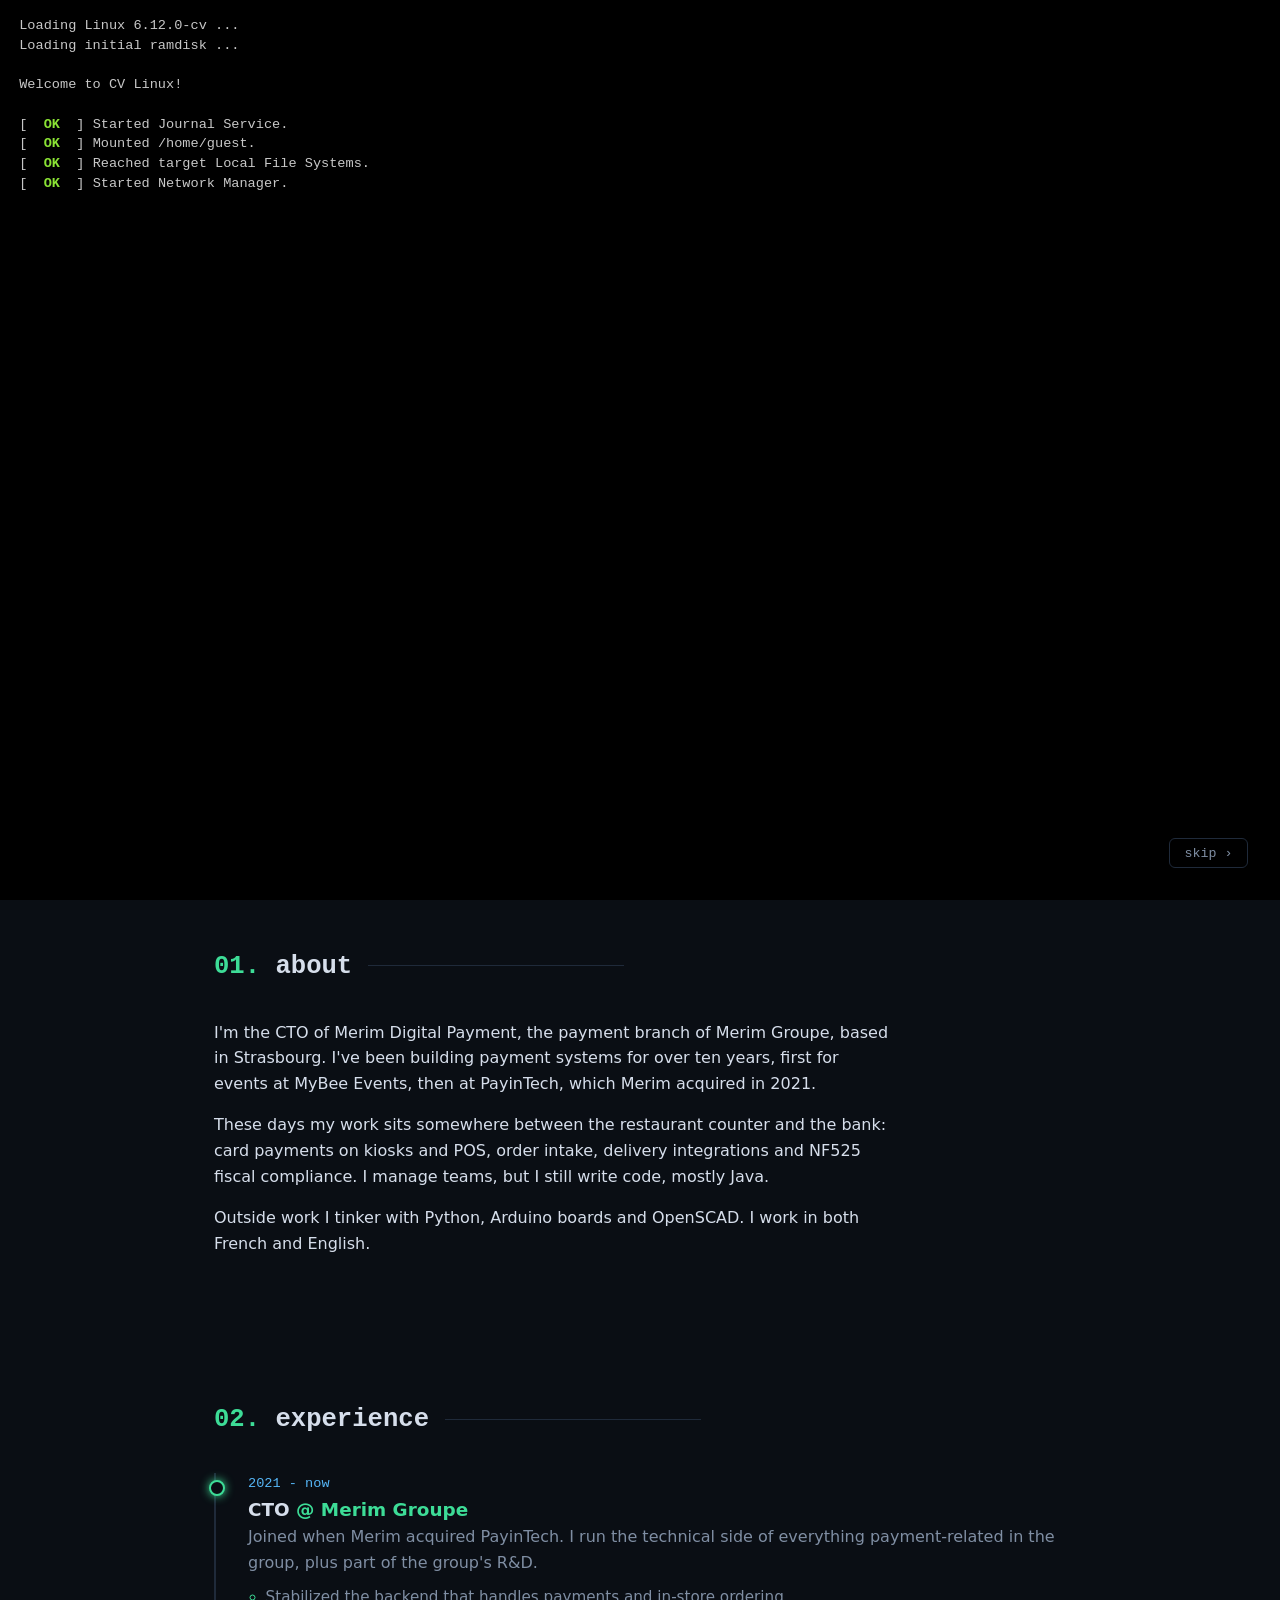
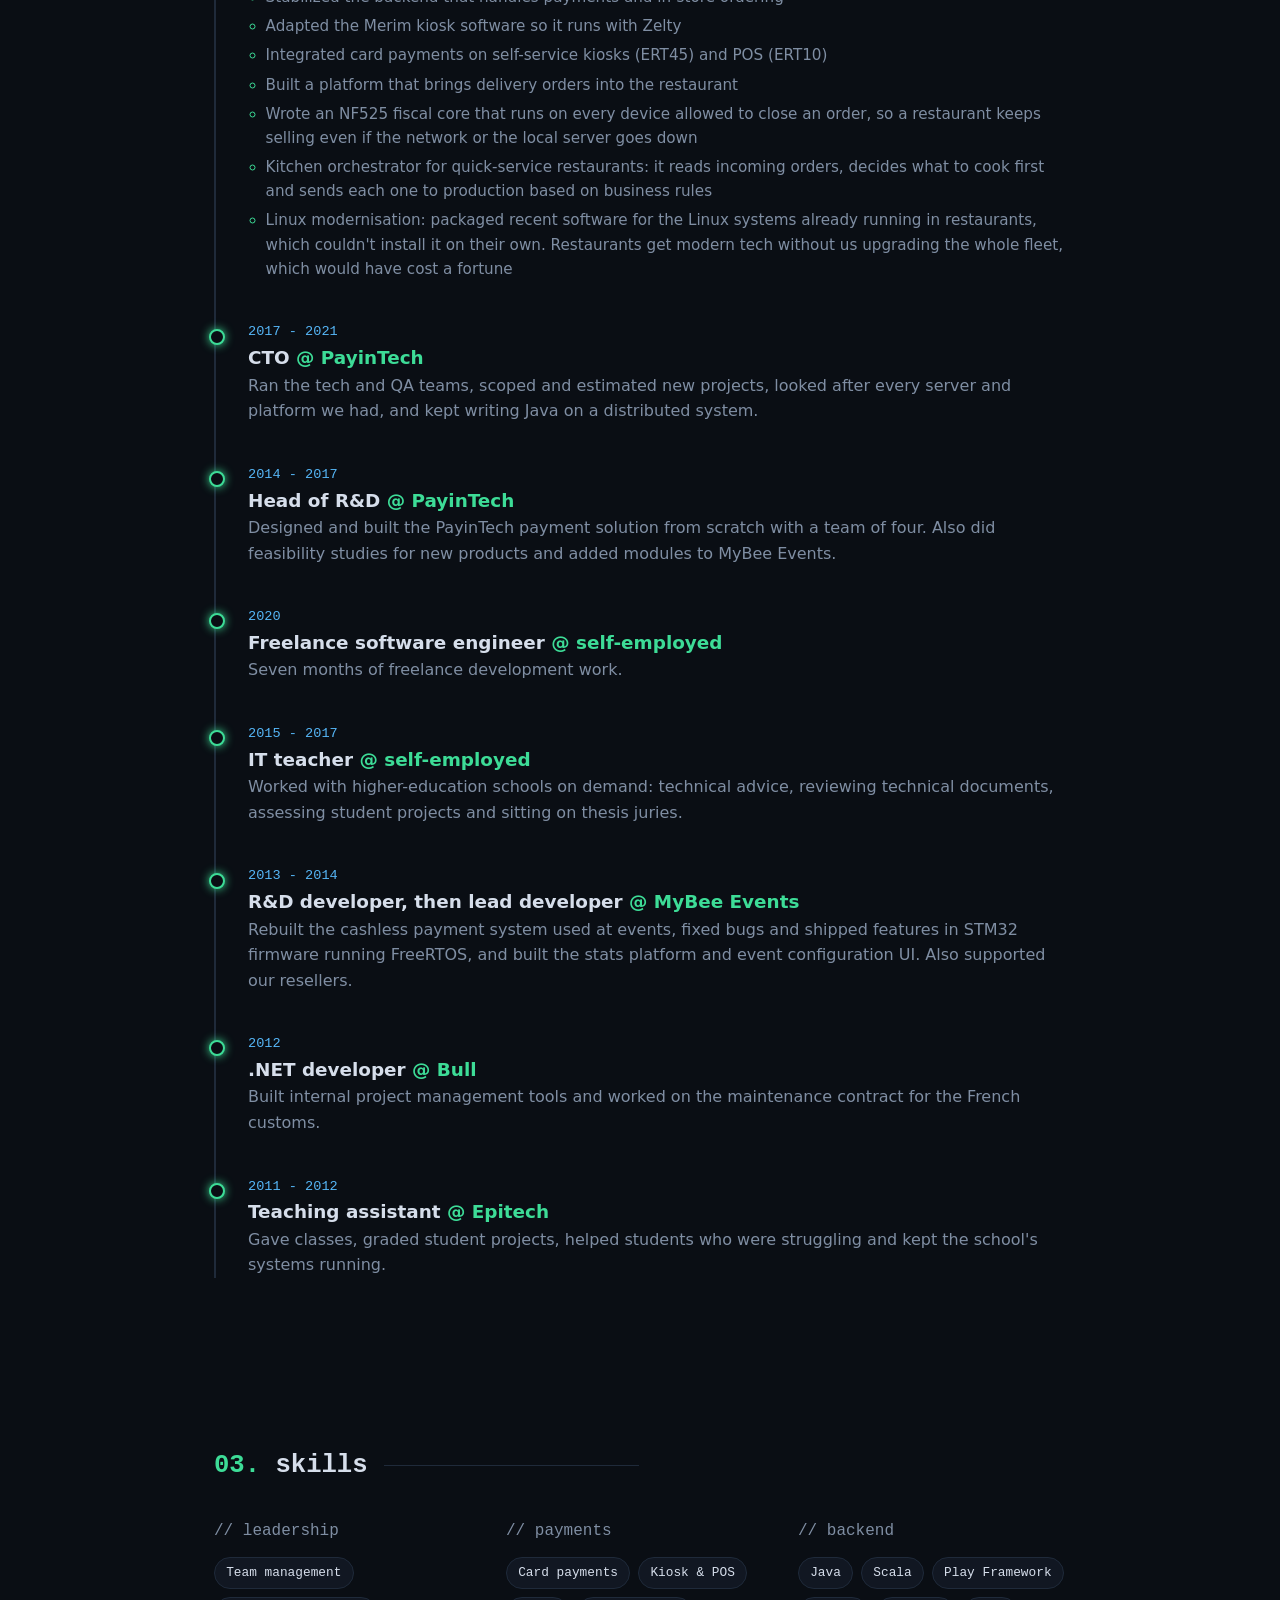
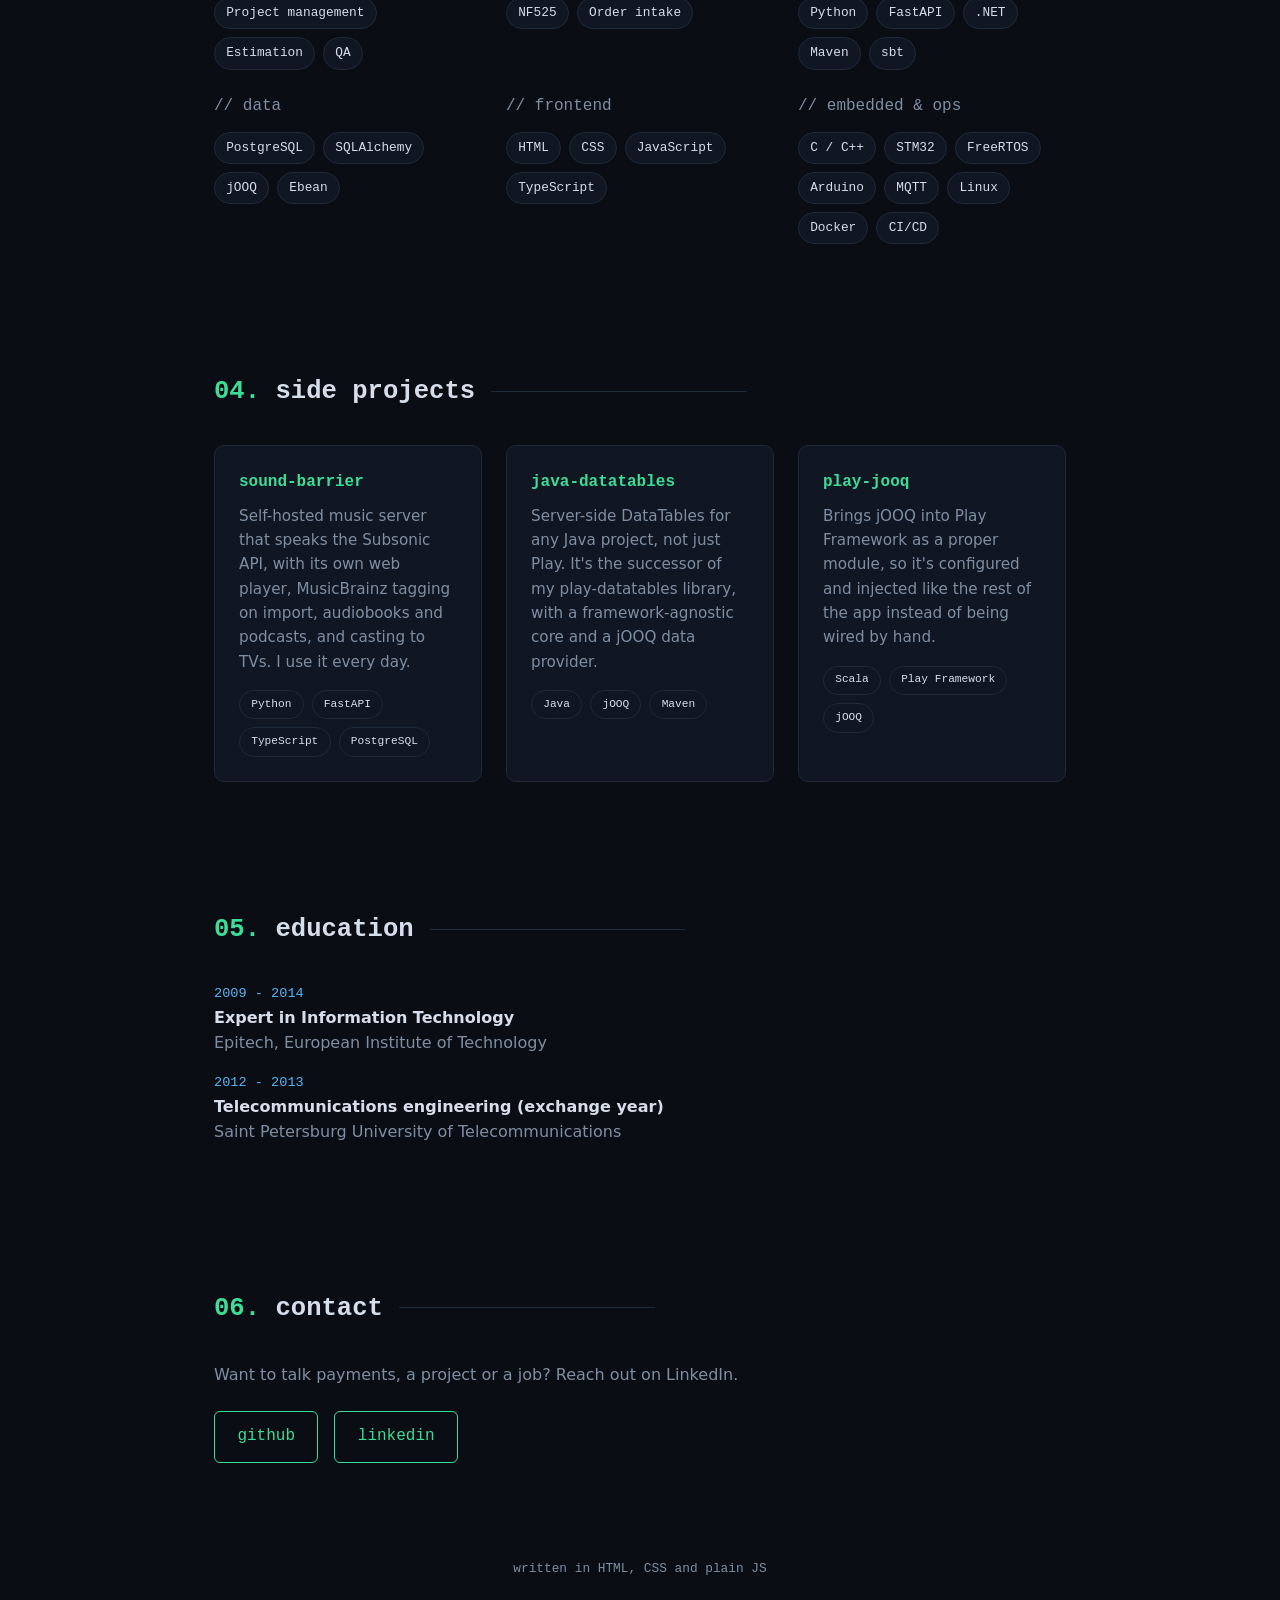
==== index.html @ 1977a507 "Initial version Signed-off-by: Pierre Adam <p.adam@merim-groupe.com>" ====
<!DOCTYPE html>
<html lang="en">
<head>
  <meta charset="UTF-8" />
  <meta name="viewport" content="width=device-width, initial-scale=1.0" />
  <title>Pierre Adam</title>
  <meta name="description" content="Pierre Adam, CTO and payment systems engineer based in Strasbourg." />
  <link rel="stylesheet" href="style.css" />
</head>
<body>
  <!-- Terminal intro -->
  <div id="intro" aria-hidden="true">
    <pre id="boot"></pre>
    <div class="term off">
      <div class="term-bar"><em>guest@pierreadam: ~</em><div class="win-btns"><button class="win-min" aria-label="Minimize"><svg viewBox="0 0 10 10"><path d="M2 5h6"/></svg></button><button class="win-max" aria-label="Maximize"><svg viewBox="0 0 10 10"><rect x="2" y="2" width="6" height="6"/></svg></button><button class="win-close" aria-label="Close"><svg viewBox="0 0 10 10"><path d="M2.5 2.5l5 5M7.5 2.5l-5 5"/></svg></button></div></div>
      <pre id="intro-text"></pre>
    </div>
    <button id="skip" data-i18n="skip"></button>
  </div>

  <canvas id="bg"></canvas>

  <header class="nav">
    <a href="#top" class="logo">&gt;_ <span id="logo-name"></span></a>
    <nav>
      <a href="#about" data-i18n="nav.about"></a>
      <a href="#experience" data-i18n="nav.experience"></a>
      <a href="#skills" data-i18n="nav.skills"></a>
      <a href="#projects" data-i18n="nav.projects"></a>
      <a href="#contact" data-i18n="nav.contact"></a>
    </nav>
    <div class="lang-switch" role="group" aria-label="Language">
      <button data-lang="en">EN</button><span>/</span><button data-lang="fr">FR</button>
    </div>
  </header>

  <main id="top">
    <section class="hero">
      <p class="mono accent">$ whoami</p>
      <h1 id="name"></h1>
      <h2 class="typed mono"><span id="role"></span><span class="caret">█</span></h2>
      <p id="pitch" class="muted"></p>
      <div class="cta">
        <a href="#projects" class="btn" data-i18n="viewProjects"></a>
        <a id="pdf" href="#" class="btn ghost" data-i18n="download"></a>
      </div>
      <p class="hint mono muted" data-i18n-html="hint"></p>
    </section>

    <section id="about" class="reveal">
      <h3><span class="accent">01.</span> <span data-i18n="sections.about"></span></h3>
      <div id="about-text" class="about"></div>
    </section>

    <section id="experience" class="reveal">
      <h3><span class="accent">02.</span> <span data-i18n="sections.experience"></span></h3>
      <ol id="timeline" class="timeline"></ol>
    </section>

    <section id="skills" class="reveal">
      <h3><span class="accent">03.</span> <span data-i18n="sections.skills"></span></h3>
      <div id="skills-grid" class="skills"></div>
    </section>

    <section id="projects" class="reveal">
      <h3><span class="accent">04.</span> <span data-i18n="sections.projects"></span></h3>
      <div id="projects-grid" class="cards"></div>
    </section>

    <section id="education" class="reveal">
      <h3><span class="accent">05.</span> <span data-i18n="sections.education"></span></h3>
      <ul id="edu" class="edu"></ul>
    </section>

    <section id="contact" class="reveal">
      <h3><span class="accent">06.</span> <span data-i18n="sections.contact"></span></h3>
      <p class="muted" data-i18n="contactText"></p>
      <div id="links" class="cta"></div>
    </section>
  </main>

  <footer class="mono muted" data-i18n="footer"></footer>

  <!-- Easter-egg terminal -->
  <div id="console" class="term hidden">
    <div class="term-bar"><em>guest@pierreadam: ~</em><div class="win-btns"><button class="win-min" aria-label="Minimize"><svg viewBox="0 0 10 10"><path d="M2 5h6"/></svg></button><button class="win-max" aria-label="Maximize"><svg viewBox="0 0 10 10"><rect x="2" y="2" width="6" height="6"/></svg></button><button class="win-close" aria-label="Close"><svg viewBox="0 0 10 10"><path d="M2.5 2.5l5 5M7.5 2.5l-5 5"/></svg></button></div></div>
    <div id="console-out"></div>
    <div class="console-line"><span class="prompt"><b>guest@pierreadam</b>:<i>~</i>$</span><input id="console-in" autocomplete="off" spellcheck="false" /></div>
  </div>

  <script src="data.js"></script>
  <script src="main.js"></script>
</body>
</html>
---- style.css ----
:root {
  --bg: #0a0e14;
  --bg2: #111722;
  --fg: #d6deeb;
  --muted: #7f8ea3;
  --accent: #3ddc97;
  --accent2: #56b6f7;
  --border: #1f2a3a;
  --mono: "JetBrains Mono", "Fira Code", Consolas, monospace;
  --sans: "Inter", "Segoe UI", system-ui, sans-serif;
}

* { box-sizing: border-box; margin: 0; padding: 0; }
html { scroll-behavior: smooth; }
body { background: var(--bg); color: var(--fg); font-family: var(--sans); line-height: 1.6; overflow-x: hidden; }
a { color: inherit; text-decoration: none; }
.mono { font-family: var(--mono); }
.accent { color: var(--accent); }
.muted { color: var(--muted); }

#bg { position: fixed; inset: 0; z-index: -1; opacity: .5; }

/* nav */
.nav { position: sticky; top: 0; z-index: 10; display: flex; justify-content: space-between; align-items: center;
  padding: 1rem 2rem; backdrop-filter: blur(10px); background: rgba(10,14,20,.7); border-bottom: 1px solid var(--border); font-family: var(--mono); }
.logo { color: var(--accent); font-weight: bold; }
.nav nav a { margin-left: 1.5rem; color: var(--muted); font-size: .9rem; transition: color .2s; }
.nav nav a:hover { color: var(--accent); }

.lang-switch { display: flex; align-items: center; gap: .3rem; color: var(--border); font-size: .85rem; }
.lang-switch button { background: none; border: none; cursor: pointer; font-family: var(--mono); color: var(--muted); padding: .2rem .3rem; }
.lang-switch button:hover { color: var(--fg); }
.lang-switch button.active { color: var(--accent); }
.nav nav { margin-left: auto; margin-right: 1.5rem; }

.about p { margin-bottom: 1rem; max-width: 680px; }
.points { margin: .6rem 0 0 1.1rem; color: var(--muted); font-size: .95rem; }
.points li { margin-bottom: .3rem; }
.points li::marker { color: var(--accent); }

/* layout */
main { max-width: 900px; margin: 0 auto; padding: 0 1.5rem; }
section { padding: 6rem 0 2rem; }
h3 { font-family: var(--mono); font-size: 1.6rem; margin-bottom: 2rem; }
h3::after { content: ""; display: inline-block; width: 30%; height: 1px; background: var(--border); margin-left: 1rem; vertical-align: middle; }

/* hero */
.hero { min-height: 88vh; display: flex; flex-direction: column; justify-content: center; }
.hero h1 { font-size: clamp(2.5rem, 7vw, 4.5rem); line-height: 1.1; margin: .5rem 0; }
.typed { font-size: clamp(1.2rem, 3vw, 1.8rem); color: var(--accent2); min-height: 2.4rem; }
.caret { animation: blink 1s steps(1) infinite; color: var(--accent); margin-left: 2px; }
@keyframes blink { 50% { opacity: 0; } }
#pitch { max-width: 560px; margin: 1rem 0 2rem; font-size: 1.1rem; }
.hint { margin-top: 2.5rem; font-size: .85rem; }
kbd { border: 1px solid var(--border); border-radius: 4px; padding: 0 .4rem; color: var(--accent); }

.cta { display: flex; gap: 1rem; flex-wrap: wrap; }
#links { margin-top: 1.5rem; }
.btn { font-family: var(--mono); padding: .75rem 1.4rem; border: 1px solid var(--accent); border-radius: 6px; color: var(--bg); background: var(--accent); transition: transform .2s, box-shadow .2s; }
.btn:hover { transform: translateY(-2px); box-shadow: 0 6px 24px rgba(61,220,151,.3); }
.btn.ghost { background: transparent; color: var(--accent); }

/* timeline */
.timeline { list-style: none; border-left: 2px solid var(--border); padding-left: 2rem; }
.timeline > li { position: relative; margin-bottom: 2.5rem; }
.timeline > li::before { content: ""; position: absolute; left: -2.45rem; top: .45rem; width: 12px; height: 12px; border-radius: 50%; background: var(--bg); border: 2px solid var(--accent); box-shadow: 0 0 10px var(--accent); }
.period { font-family: var(--mono); font-size: .85rem; color: var(--accent2); }
.timeline h4 { font-size: 1.15rem; }
.timeline h4 span { color: var(--accent); }

/* skills */
.skills { display: grid; grid-template-columns: repeat(auto-fit, minmax(220px, 1fr)); gap: 1.5rem; }
.skill-group h4 { font-family: var(--mono); color: var(--muted); font-weight: normal; margin-bottom: .8rem; }
.chips { display: flex; flex-wrap: wrap; gap: .5rem; }
.chip { font-family: var(--mono); font-size: .8rem; padding: .3rem .7rem; border: 1px solid var(--border); border-radius: 999px; background: var(--bg2); transition: border-color .2s, color .2s; }
.chip:hover { border-color: var(--accent); color: var(--accent); }

/* cards */
.cards { display: grid; grid-template-columns: repeat(auto-fit, minmax(250px, 1fr)); gap: 1.5rem; }
.card { background: var(--bg2); border: 1px solid var(--border); border-radius: 10px; padding: 1.5rem; transition: transform .3s, border-color .3s; transform-style: preserve-3d; }
.card:hover { border-color: var(--accent); }
.card h4 { font-family: var(--mono); color: var(--accent); margin-bottom: .5rem; }
.card p { color: var(--muted); font-size: .95rem; margin-bottom: 1rem; }
.card .chips .chip { font-size: .7rem; }

.edu { list-style: none; }
.edu li { margin-bottom: 1rem; }

footer { text-align: center; padding: 4rem 1rem 2rem; font-size: .8rem; }

/* scroll reveal */
.reveal { opacity: 0; transform: translateY(40px); transition: opacity .8s ease, transform .8s ease; }
.reveal.visible { opacity: 1; transform: none; }

/* terminals */
.term { background: #1e1e1e; border: 1px solid #000; border-radius: 8px 8px 4px 4px; box-shadow: 0 20px 60px rgba(0,0,0,.6); font-family: var(--mono); overflow: hidden; }
/* GNOME / Ubuntu style title bar: centered title, controls on the right */
.term-bar { position: relative; display: flex; align-items: center; justify-content: flex-end; height: 2.3rem; padding: 0 .5rem; background: #2b2b2b; border-bottom: 1px solid #111; }
.term-bar em { position: absolute; left: 0; right: 0; text-align: center; pointer-events: none; font-style: normal; font-weight: bold; font-family: var(--sans); font-size: .8rem; color: #ddd; }
.win-btns { position: relative; display: flex; gap: .55rem; }
.win-btns button { width: 1.25rem; height: 1.25rem; border: none; border-radius: 50%; background: #3d3d3d; cursor: pointer; display: grid; place-items: center; padding: 0; }
.win-btns button:hover { background: #4d4d4d; }
.win-btns .win-close { background: #e95420; }
.win-btns .win-close:hover { background: #f26b3a; }
.win-btns svg { width: .6rem; height: .6rem; fill: none; stroke: #fff; stroke-width: 1.4; }
.prompt b { color: #8ae234; }
.neofetch > div { white-space: normal; }
.neofetch { display: flex; gap: 1.5rem; align-items: flex-start; margin: .3rem 0; }
.neo-logo { margin: 0; color: #e9b96e; }
.neo-color { display: inline-block; width: 1.6rem; height: 1rem; }
.neo-key { color: #8ae234; }
.t-ok { color: #8ae234; font-weight: bold; }
.t-warn { color: #fcaf3e; font-weight: bold; }
.matrix { position: absolute; top: 2.3rem; left: 0; right: 0; bottom: 0; margin: 0; padding: .4rem; background: #000; color: #3ddc97; font-size: .85rem; line-height: 15px; overflow: hidden; text-shadow: 0 0 6px rgba(61,220,151,.6); }
#console-in:disabled { opacity: .4; }
.prompt i { color: #729fcf; font-style: normal; }

#intro { position: fixed; inset: 0; z-index: 100; background: var(--bg); display: flex; align-items: center; justify-content: center; transition: opacity .6s; }
#intro.done { opacity: 0; pointer-events: none; }
#intro .term { width: min(680px, 92vw); animation: term-open .25s ease-out; }
#intro .term.off { display: none; }
@keyframes term-open { from { transform: scale(.94); opacity: 0; } }
#boot { position: absolute; inset: 0; margin: 0; padding: 1rem 1.2rem; background: #000; color: #c7c7c7; font-family: var(--mono); font-size: .85rem; line-height: 1.45; overflow: hidden; }
#boot .ok { color: #8ae234; font-weight: bold; }
#intro-text { padding: 1.2rem; min-height: 260px; color: var(--fg); white-space: pre-wrap; font-size: .9rem; }
#skip { position: absolute; bottom: 2rem; right: 2rem; background: none; border: 1px solid var(--border); color: var(--muted); font-family: var(--mono); padding: .4rem .9rem; border-radius: 6px; cursor: pointer; }
#skip:hover { color: var(--accent); border-color: var(--accent); }

#console { position: fixed; bottom: 1.5rem; right: 1.5rem; width: min(520px, 92vw); height: 320px; z-index: 50; display: flex; flex-direction: column; transition: transform .3s, opacity .3s; }
#console.maximized { top: 5rem; left: 1.5rem; width: auto; height: auto; }
#intro .term.maximized { width: 96vw; }
#intro .term.maximized #intro-text { min-height: 80vh; }
#console.hidden { transform: translateY(30px); opacity: 0; pointer-events: none; }
#console-out { flex: 1; overflow-y: auto; padding: .8rem; font-size: .85rem; white-space: pre-wrap; }
.console-line { display: flex; gap: .5rem; padding: 0 .8rem .8rem; font-size: .85rem; }
#console-in { flex: 1; background: none; border: none; outline: none; color: var(--fg); font-family: var(--mono); font-size: .85rem; }

@media (max-width: 640px) {
  .nav nav { display: none; }
  section { padding-top: 4rem; }
}

@media (prefers-reduced-motion: reduce) {
  *, *::before, *::after { animation: none !important; transition: none !important; }
  .reveal { opacity: 1; transform: none; }
}
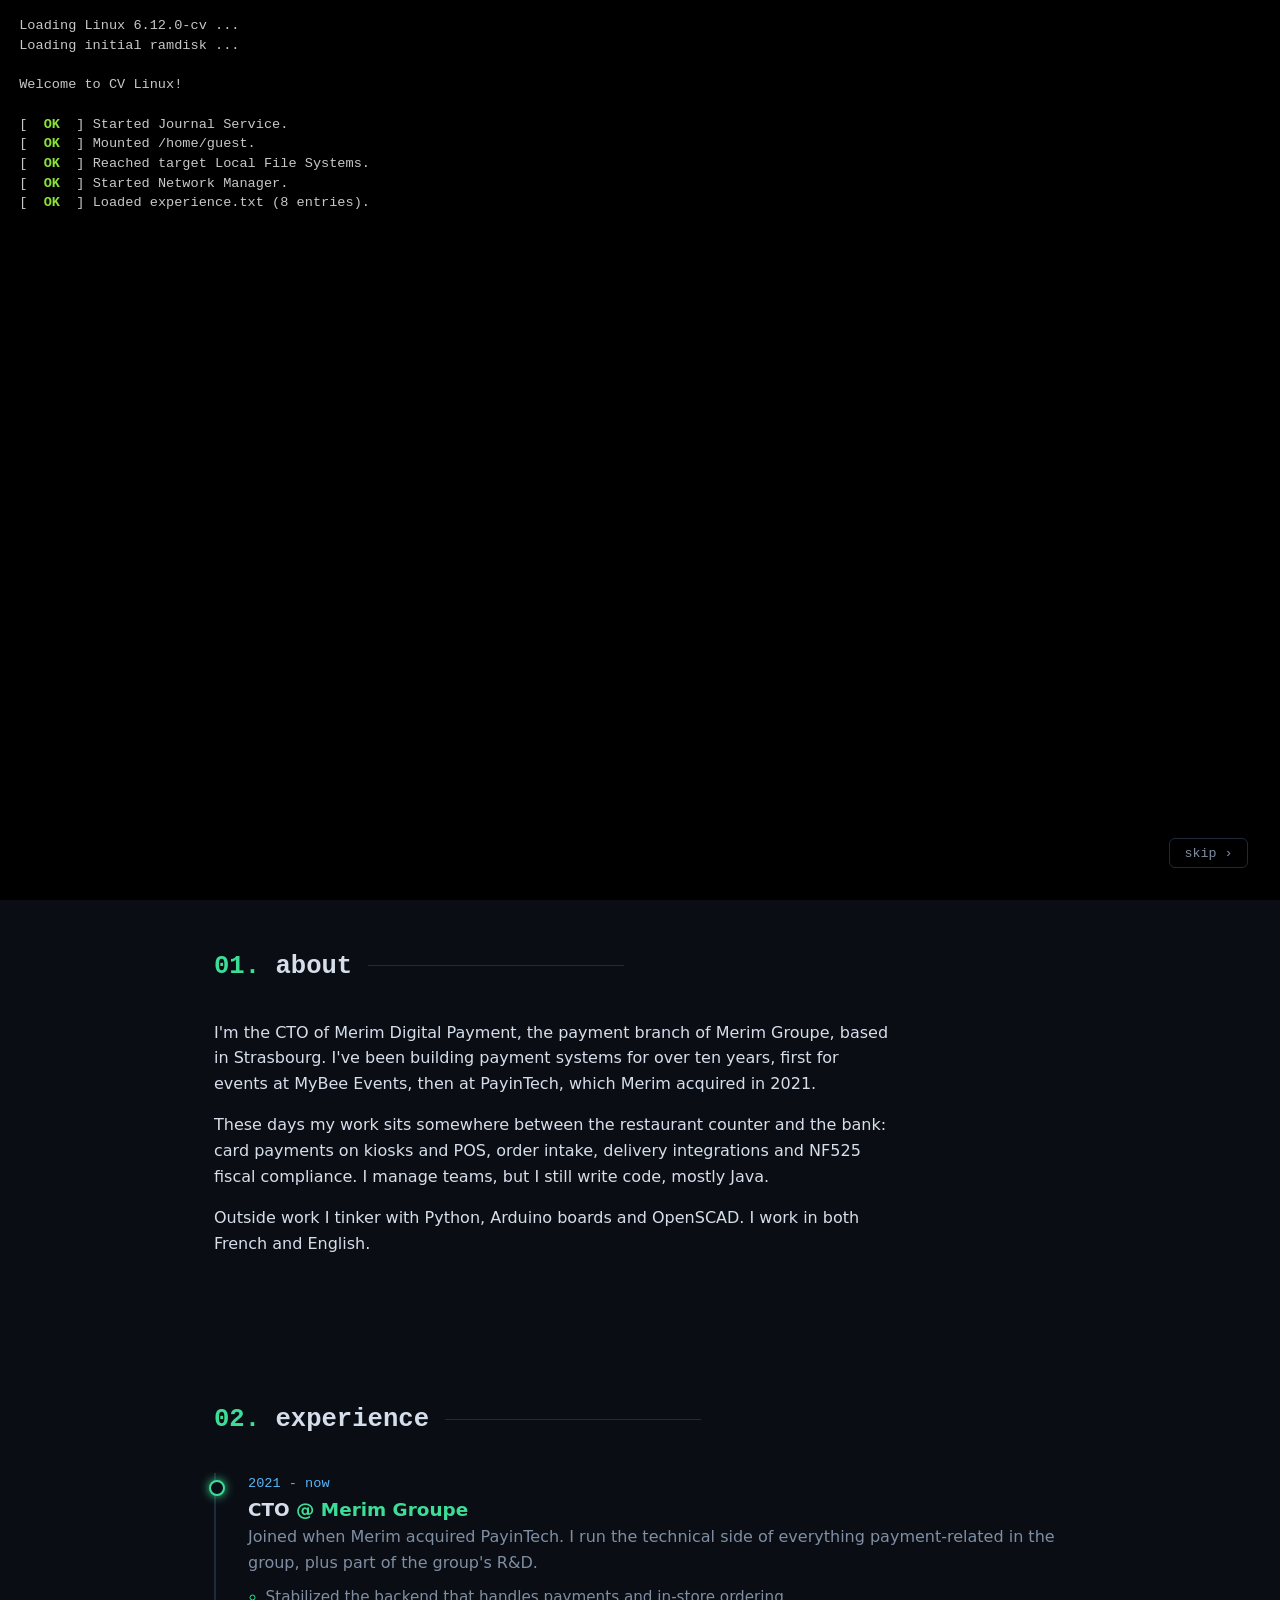
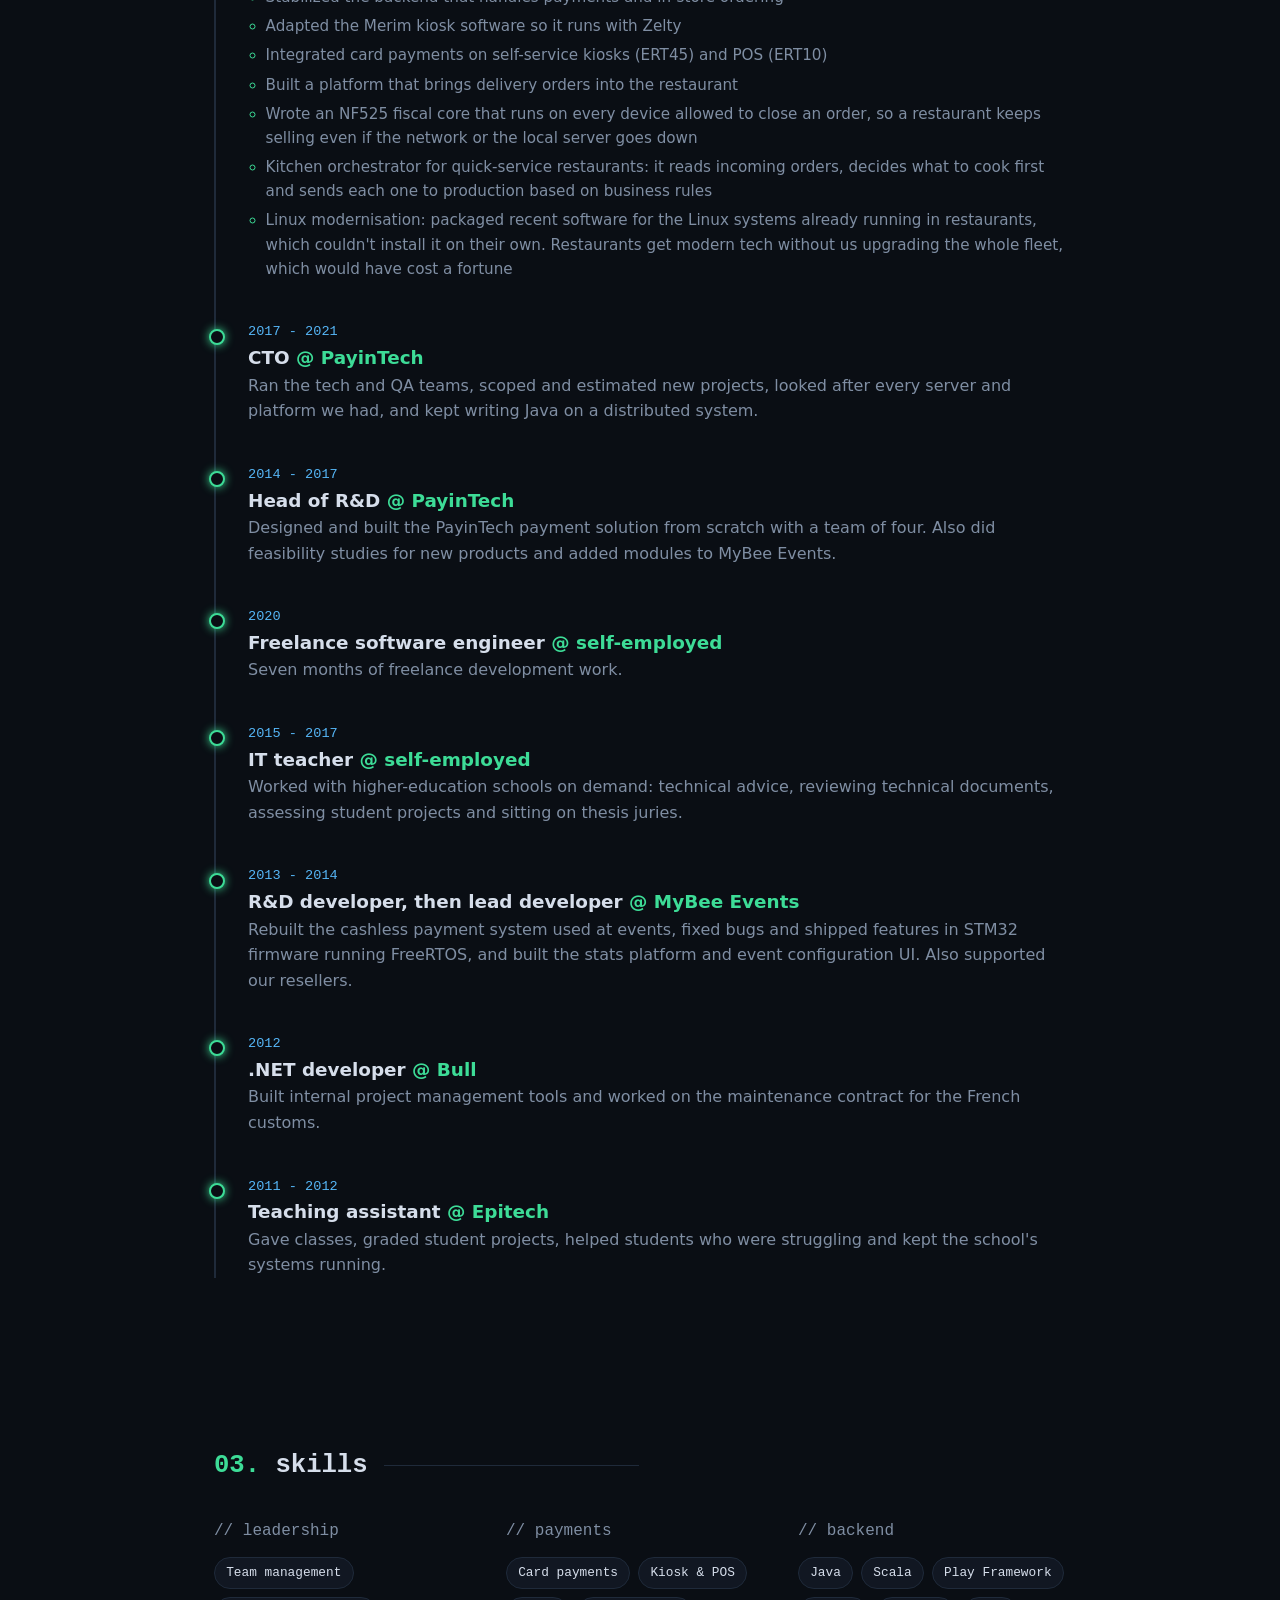
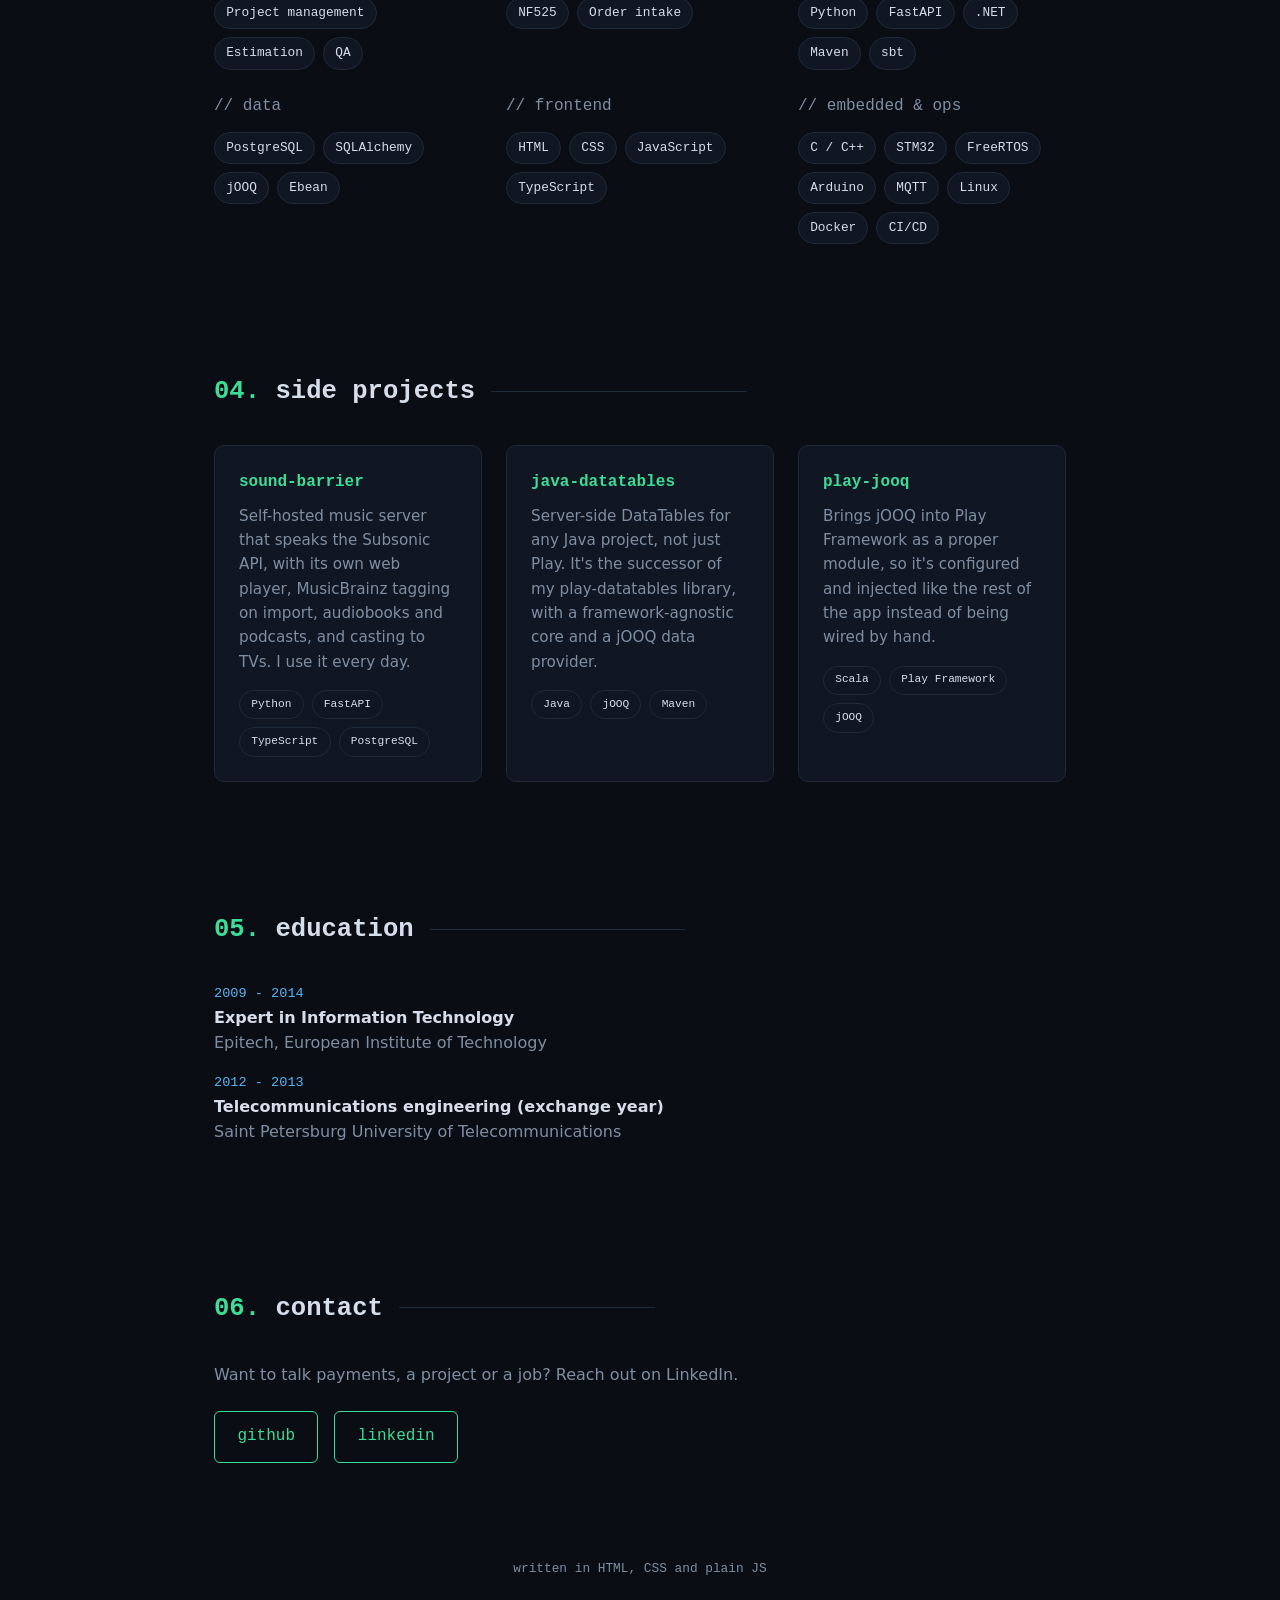
==== commit ea6a78aa: "Add themes Signed-off-by: Pierre Adam <p.adam@merim-groupe.com>" ====
--- a/index.html
+++ b/index.html
@@ -3,8 +3,29 @@
 <head>
   <meta charset="UTF-8" />
   <meta name="viewport" content="width=device-width, initial-scale=1.0" />
-  <title>Pierre Adam</title>
-  <meta name="description" content="Pierre Adam, CTO and payment systems engineer based in Strasbourg." />
+  <title>Pierre Adam | CTO, payment systems</title>
+  <meta name="description" content="Pierre Adam, CTO based in Strasbourg. I build payment and ordering systems that keep working when the network doesn't." />
+  <link rel="canonical" href="https://www.pierre-adam.fr/" />
+  <meta name="theme-color" content="#0a0e14" />
+
+  <!-- Link previews (LinkedIn, Slack, WhatsApp, X...) -->
+  <meta property="og:type" content="profile" />
+  <meta property="og:site_name" content="Pierre Adam" />
+  <meta property="og:title" content="Pierre Adam | CTO, payment systems" />
+  <meta property="og:description" content="I build payment and ordering systems that keep working when the network doesn't." />
+  <meta property="og:url" content="https://www.pierre-adam.fr/" />
+  <meta property="og:image" content="https://www.pierre-adam.fr/og-image.png" />
+  <meta property="og:image:width" content="1200" />
+  <meta property="og:image:height" content="630" />
+  <meta property="og:image:alt" content="Pierre Adam, CTO and payment systems engineer" />
+  <meta property="og:locale" content="en_US" />
+  <meta property="og:locale:alternate" content="fr_FR" />
+  <meta property="profile:first_name" content="Pierre" />
+  <meta property="profile:last_name" content="Adam" />
+  <meta name="twitter:card" content="summary_large_image" />
+
+  <link rel="icon" href="favicon.svg" type="image/svg+xml" />
+  <link rel="apple-touch-icon" href="favicon-180.png" />
   <link rel="stylesheet" href="style.css" />
 </head>
 <body>
@@ -20,9 +41,36 @@
 
   <canvas id="bg"></canvas>
 
+  <!-- Konami CRT mode: pixelate the page and make the picture jitter now and then -->
+  <svg class="crt-defs" aria-hidden="true" width="0" height="0">
+    <filter id="crt" x="0" y="0" width="100%" height="100%" color-interpolation-filters="sRGB">
+      <feFlood x="0" y="0" width="1" height="1" />
+      <feComposite width="2" height="2" />
+      <feTile result="grid" />
+      <feComposite in="SourceGraphic" in2="grid" operator="in" />
+      <feMorphology operator="dilate" radius="1" />
+      <feOffset dx="0" dy="0">
+        <animate attributeName="dx" dur="3.7s" repeatCount="indefinite" calcMode="discrete"
+          values="0;0;0;0;0;0;0;0;0;0;0;0;0;0;0;0;0;0;0;0;0;0;0;0;0;0;0;0;0;0;0;0;0;0;0;0;0;1;-2;2;-1;0;0;0;0;0;0;0;0;0;0;0;0;0;1;0" />
+        <animate attributeName="dy" dur="3.7s" repeatCount="indefinite" calcMode="discrete"
+          values="0;0;0;0;0;0;0;0;0;0;0;0;0;0;0;0;0;0;0;0;0;0;0;0;0;0;0;0;0;0;0;0;0;0;0;0;0;-1;1;0;2;0;0;0;0;0;0;0;0;0;0;0;0;0;0;0" />
+      </feOffset>
+    </filter>
+    <!-- same jitter, no pixelation: for the console, so its small text stays readable -->
+    <filter id="crt-soft" x="0" y="0" width="100%" height="100%">
+      <feOffset dx="0" dy="0">
+        <animate attributeName="dx" dur="3.7s" repeatCount="indefinite" calcMode="discrete"
+          values="0;0;0;0;0;0;0;0;0;0;0;0;0;0;0;0;0;0;0;0;0;0;0;0;0;0;0;0;0;0;0;0;0;0;0;0;0;1;-2;2;-1;0;0;0;0;0;0;0;0;0;0;0;0;0;1;0" />
+        <animate attributeName="dy" dur="3.7s" repeatCount="indefinite" calcMode="discrete"
+          values="0;0;0;0;0;0;0;0;0;0;0;0;0;0;0;0;0;0;0;0;0;0;0;0;0;0;0;0;0;0;0;0;0;0;0;0;0;-1;1;0;2;0;0;0;0;0;0;0;0;0;0;0;0;0;0;0" />
+      </feOffset>
+    </filter>
+  </svg>
+
   <header class="nav">
     <a href="#top" class="logo">&gt;_ <span id="logo-name"></span></a>
-    <nav>
+    <button class="nav-toggle" aria-label="Menu" aria-expanded="false" aria-controls="menu"><span></span><span></span><span></span></button>
+    <nav id="menu">
       <a href="#about" data-i18n="nav.about"></a>
       <a href="#experience" data-i18n="nav.experience"></a>
       <a href="#skills" data-i18n="nav.skills"></a>
@@ -39,7 +87,9 @@
       <p class="mono accent">$ whoami</p>
       <h1 id="name"></h1>
       <h2 class="typed mono"><span id="role"></span><span class="caret">█</span></h2>
+      <p id="print-role" class="print-only"></p>
       <p id="pitch" class="muted"></p>
+      <p id="print-meta" class="print-only"></p>
       <div class="cta">
         <a href="#projects" class="btn" data-i18n="viewProjects"></a>
         <a id="pdf" href="#" class="btn ghost" data-i18n="download"></a>
@@ -89,6 +139,11 @@
   </div>
 
   <script src="data.js"></script>
+  <script src="games.js"></script>
   <script src="main.js"></script>
+  <!-- optional plug-ins: delete a line (and its file) to remove the feature -->
+  <script src="themes.js"></script>
+  <script src="modem.js"></script>
+  <script src="extras.js"></script>
 </body>
 </html>
--- a/style.css
+++ b/style.css
@@ -40,7 +40,7 @@
 
 /* layout */
 main { max-width: 900px; margin: 0 auto; padding: 0 1.5rem; }
-section { padding: 6rem 0 2rem; }
+section { padding: 6rem 0 2rem; scroll-margin-top: 3.5rem; }
 h3 { font-family: var(--mono); font-size: 1.6rem; margin-bottom: 2rem; }
 h3::after { content: ""; display: inline-block; width: 30%; height: 1px; background: var(--border); margin-left: 1rem; vertical-align: middle; }
 
@@ -113,6 +113,23 @@
 .t-warn { color: #fcaf3e; font-weight: bold; }
 .matrix { position: absolute; top: 2.3rem; left: 0; right: 0; bottom: 0; margin: 0; padding: .4rem; background: #000; color: #3ddc97; font-size: .85rem; line-height: 15px; overflow: hidden; text-shadow: 0 0 6px rgba(61,220,151,.6); }
 #console-in:disabled { opacity: .4; }
+
+/* GNOME-like terminal scrollbar: thin rounded thumb, no arrows, no track */
+#console-out::-webkit-scrollbar { width: 12px; }
+#console-out::-webkit-scrollbar-track { background: transparent; }
+#console-out::-webkit-scrollbar-thumb { background: #4a4a4a; border-radius: 6px; border: 3px solid #1e1e1e; }
+#console-out::-webkit-scrollbar-thumb:hover { background: #6b6b6b; }
+#console-out::-webkit-scrollbar-thumb:active { background: #8a8a8a; }
+#console-out::-webkit-scrollbar-button { display: none; }
+/* Firefox (Chrome ignores the rules above when these are set, so keep them separate) */
+@supports not selector(::-webkit-scrollbar) {
+  #console-out { scrollbar-width: thin; scrollbar-color: #555 transparent; }
+}
+.game { position: absolute; top: 2.3rem; left: 0; right: 0; bottom: 0; margin: 0; padding: 1rem 1.2rem; background: #1e1e1e; color: #9aa4b2; font-size: clamp(.7rem, 2.5vh, 1.15rem); line-height: 1.1em; overflow: hidden; }
+.game .g-title { color: #fff; letter-spacing: .3em; }
+.game .g-over { color: #f87171; }
+.game .g-pause { color: #fcaf3e; }
+.game .g-dot { color: #333; }
 .prompt i { color: #729fcf; font-style: normal; }
 
 #intro { position: fixed; inset: 0; z-index: 100; background: var(--bg); display: flex; align-items: center; justify-content: center; transition: opacity .6s; }
@@ -122,7 +139,7 @@
 @keyframes term-open { from { transform: scale(.94); opacity: 0; } }
 #boot { position: absolute; inset: 0; margin: 0; padding: 1rem 1.2rem; background: #000; color: #c7c7c7; font-family: var(--mono); font-size: .85rem; line-height: 1.45; overflow: hidden; }
 #boot .ok { color: #8ae234; font-weight: bold; }
-#intro-text { padding: 1.2rem; min-height: 260px; color: var(--fg); white-space: pre-wrap; font-size: .9rem; }
+#intro-text { padding: 1.2rem; min-height: 260px; max-height: 78vh; overflow: hidden; color: var(--fg); white-space: pre-wrap; font-size: .9rem; }
 #skip { position: absolute; bottom: 2rem; right: 2rem; background: none; border: 1px solid var(--border); color: var(--muted); font-family: var(--mono); padding: .4rem .9rem; border-radius: 6px; cursor: pointer; }
 #skip:hover { color: var(--accent); border-color: var(--accent); }
 
@@ -135,8 +152,85 @@
 .console-line { display: flex; gap: .5rem; padding: 0 .8rem .8rem; font-size: .85rem; }
 #console-in { flex: 1; background: none; border: none; outline: none; color: var(--fg); font-family: var(--mono); font-size: .85rem; }
 
+/* phone menu button (hidden on desktop) */
+.nav-toggle { display: none; background: none; border: 1px solid var(--border); border-radius: 6px; width: 2.4rem; height: 2.2rem; cursor: pointer; flex-direction: column; justify-content: center; align-items: center; gap: 4px; }
+.nav-toggle span { display: block; width: 1.1rem; height: 2px; background: var(--fg); transition: transform .2s, opacity .2s; }
+.nav.open .nav-toggle span:nth-child(1) { transform: translateY(6px) rotate(45deg); }
+.nav.open .nav-toggle span:nth-child(2) { opacity: 0; }
+.nav.open .nav-toggle span:nth-child(3) { transform: translateY(-6px) rotate(-45deg); }
+
+/* Konami code: retro green-phosphor CRT mode */
+.crt-defs { position: absolute; width: 0; height: 0; }
+/* pixelate + jitter (SVG filter), then green phosphor tint */
+/* the green phosphor look applies when no theme is active; themes/common.css handles CRT on top of a theme */
+html.crt:not([data-theme]) :is(.nav, main, footer, #bg, #console) { filter: url(#crt) grayscale(1) sepia(1) hue-rotate(65deg) saturate(3.5) brightness(1.05) contrast(1.15); }
+html.crt:not([data-theme]) body { text-shadow: 0 0 4px rgba(120,255,140,.55); }
+/* low resolution: bigger everything on desktop */
+@media (min-width: 900px) {
+  html.crt { zoom: 1.4; }
+  /* keep the background canvas at screen size (it is drawn in screen pixels) */
+  html.crt #bg { zoom: calc(1 / 1.4); }
+}
+/* the pixel filter keeps the brightest colour of each block, so dark text on a bright
+   background disappears: use bright-on-dark buttons instead, like an old terminal */
+html.crt:not([data-theme]) .btn { background: transparent; color: var(--accent); border-width: 2px; }
+/* console: a sharper monitor (no pixelation), darker glass and brighter glowing text */
+html.crt:not([data-theme]) #console { filter: url(#crt-soft) grayscale(1) sepia(1) hue-rotate(65deg) saturate(3) brightness(1.2) contrast(1.15); background: #050805; }
+html.crt:not([data-theme]) #console-out, html.crt:not([data-theme]) #console-in { color: #f2fff2; text-shadow: 0 0 2px rgba(150,255,160,.9), 0 0 8px rgba(120,255,140,.35); }
+html.crt:not([data-theme]) #console .term-bar { background: #0d140d; }
+/* pixel grid, scanlines and dark rounded corners */
+html.crt body::after {
+  content: ""; position: fixed; inset: 0; z-index: 300; pointer-events: none;
+  background:
+    radial-gradient(ellipse at center, transparent 55%, rgba(0,0,0,.7) 100%),
+    repeating-linear-gradient(to bottom, transparent 0 2px, rgba(0,0,0,.35) 2px 3px),
+    repeating-linear-gradient(to right, transparent 0 2px, rgba(0,0,0,.18) 2px 3px);
+  box-shadow: inset 0 0 120px rgba(0,0,0,.8);
+  border-radius: 18px / 24px;
+  animation: crt-flicker .1s infinite alternate;
+}
+/* black bezel filling the corners outside the rounded tube (the spread shadow follows the curve) */
+html.crt::after {
+  content: ""; position: fixed; inset: 0; z-index: 302; pointer-events: none;
+  border-radius: 18px / 24px;
+  box-shadow: 0 0 0 40px #000;
+}
+/* bright band rolling down the screen */
+html.crt body::before {
+  content: ""; position: fixed; left: 0; right: 0; top: 0; height: 22vh; z-index: 301; pointer-events: none;
+  background: linear-gradient(to bottom, transparent, rgba(180,255,190,.07) 45%, rgba(180,255,190,.12) 50%, rgba(180,255,190,.07) 55%, transparent);
+  animation: crt-roll 6s linear infinite;
+}
+@keyframes crt-flicker { from { opacity: .88; } to { opacity: 1; } }
+@keyframes crt-roll { from { transform: translateY(-25vh); } to { transform: translateY(105vh); } }
+
+/* power on / off: the picture opens from (or collapses to) a bright line */
+.crt-power { position: fixed; inset: 0; z-index: 500; pointer-events: none; background: #000; display: grid; place-items: center; animation: crt-power-bg .7s ease-out forwards; }
+.crt-power::after { content: ""; width: 100%; height: 3px; background: #dfffe4; box-shadow: 0 0 30px 8px #9effb0; animation: crt-power-line .7s ease-out forwards; }
+.crt-power.off { animation-direction: reverse; animation-timing-function: ease-in; }
+.crt-power.off::after { animation-direction: reverse; animation-timing-function: ease-in; }
+@keyframes crt-power-bg { 0%, 35% { opacity: 1; } 100% { opacity: 0; } }
+@keyframes crt-power-line { 0% { transform: scaleX(0); } 30% { transform: scaleX(1); height: 3px; } 60% { height: 100vh; opacity: .9; } 100% { height: 100vh; opacity: 0; } }
+
+.toast { position: fixed; left: 50%; bottom: 2rem; transform: translateX(-50%); z-index: 400; display: flex; flex-direction: column; align-items: center; gap: .3rem;
+  padding: .9rem 1.4rem; background: #111722; border: 1px solid var(--accent); border-radius: 8px; box-shadow: 0 10px 40px rgba(0,0,0,.6);
+  font-family: var(--mono); font-size: .9rem; color: var(--fg); text-align: center; animation: toast-in .3s ease-out; transition: opacity .6s, transform .6s; }
+.toast-keys { color: var(--accent); letter-spacing: .15em; font-size: .8rem; }
+.toast.out { opacity: 0; transform: translate(-50%, 10px); }
+@keyframes toast-in { from { opacity: 0; transform: translate(-50%, 20px); } }
+
+/* print-only elements */
+.print-only { display: none; }
+
 @media (max-width: 640px) {
-  .nav nav { display: none; }
+  .nav { padding: .8rem 1.2rem; }
+  .nav-toggle { display: flex; order: 3; margin-left: .8rem; }
+  .lang-switch { order: 2; margin-left: auto; }
+  .nav nav { display: none; position: absolute; top: 100%; left: 0; right: 0; margin: 0; flex-direction: column;
+    background: var(--bg); border-bottom: 1px solid var(--border); padding: .5rem 1.2rem 1rem; box-shadow: 0 12px 24px rgba(0,0,0,.5); }
+  .nav.open nav { display: flex; }
+  .nav nav a { margin: 0; padding: .75rem 0; font-size: 1rem; border-bottom: 1px solid var(--border); }
+  .nav nav a:last-child { border-bottom: none; }
   section { padding-top: 4rem; }
 }
 
@@ -144,3 +238,60 @@
   *, *::before, *::after { animation: none !important; transition: none !important; }
   .reveal { opacity: 1; transform: none; }
 }
+
+/* ---------- print: a clean, paper-friendly CV (Ctrl + P) ---------- */
+@media print {
+  @page { size: A4; margin: 14mm 16mm; }
+  html.crt { filter: none; }
+  html.crt::after, html.crt body::after, .toast { display: none !important; }
+  :root { --fg: #111; --muted: #444; --accent: #157a4f; --accent2: #1d4ed8; --border: #ccc; --bg: #fff; --bg2: #fff; }
+  html, body { background: #fff !important; color: #111; font-size: 10.5pt; line-height: 1.4; }
+  * { box-shadow: none !important; text-shadow: none !important; animation: none !important; transition: none !important; }
+
+  /* everything that only makes sense on screen */
+  #intro, #bg, .nav, #console, .cta, .hint, .typed, footer, #contact, .hero > p.mono { display: none !important; }
+  .print-only { display: block; }
+
+  main { max-width: none; padding: 0; }
+  section { padding: 0; margin-top: 1.1rem; }
+  .reveal { opacity: 1 !important; transform: none !important; }
+
+  /* header */
+  .hero { min-height: 0; display: block; border-bottom: 2px solid #111; padding-bottom: .6rem; }
+  .hero h1 { font-size: 24pt; margin: 0; }
+  #print-role { font-family: var(--mono); font-size: 12pt; color: var(--accent2); margin: .1rem 0 .3rem; }
+  #pitch { font-size: 10.5pt; margin: 0 0 .3rem; max-width: none; }
+  #print-meta { font-family: var(--mono); font-size: 8.5pt; color: var(--muted); }
+
+  /* section titles */
+  h3 { font-size: 12pt; margin-bottom: .5rem; text-transform: uppercase; letter-spacing: .05em; break-after: avoid; }
+  h3::after { width: 100%; max-width: 60%; background: #ccc; }
+  .about p { max-width: none; margin-bottom: .4rem; }
+
+  /* experience */
+  .timeline { border-left: 1px solid #bbb; padding-left: 1rem; }
+  .timeline > li { margin-bottom: .7rem; break-inside: avoid; }
+  .timeline > li::before { display: none; }
+  .timeline h4 { font-size: 10.5pt; }
+  .period { font-size: 8.5pt; }
+  .points { font-size: 9.5pt; margin-top: .2rem; }
+  .points li { margin-bottom: .1rem; }
+
+  /* skills as compact lines */
+  .skills { display: grid; grid-template-columns: 1fr 1fr; gap: .4rem 1.5rem; }
+  .skill-group { break-inside: avoid; }
+  .skill-group h4 { margin-bottom: .15rem; font-size: 9pt; }
+  .chips { gap: .25rem; }
+  .chip { border: 1px solid #bbb; padding: .05rem .45rem; font-size: 8pt; background: #fff; }
+
+  /* projects as a simple list with their URL */
+  .cards { display: block; }
+  .card { display: block; border: none; padding: 0; margin-bottom: .5rem; transform: none !important; break-inside: avoid; }
+  .card h4 { margin-bottom: .1rem; font-size: 10pt; }
+  .card p { margin-bottom: .15rem; font-size: 9.5pt; color: var(--muted); }
+  .card p.card-url { font-family: var(--mono); font-size: 8.5pt; color: var(--accent2); }
+  .card .chips { display: none; }
+
+  .edu li { margin-bottom: .4rem; break-inside: avoid; }
+  a { color: inherit; }
+}
